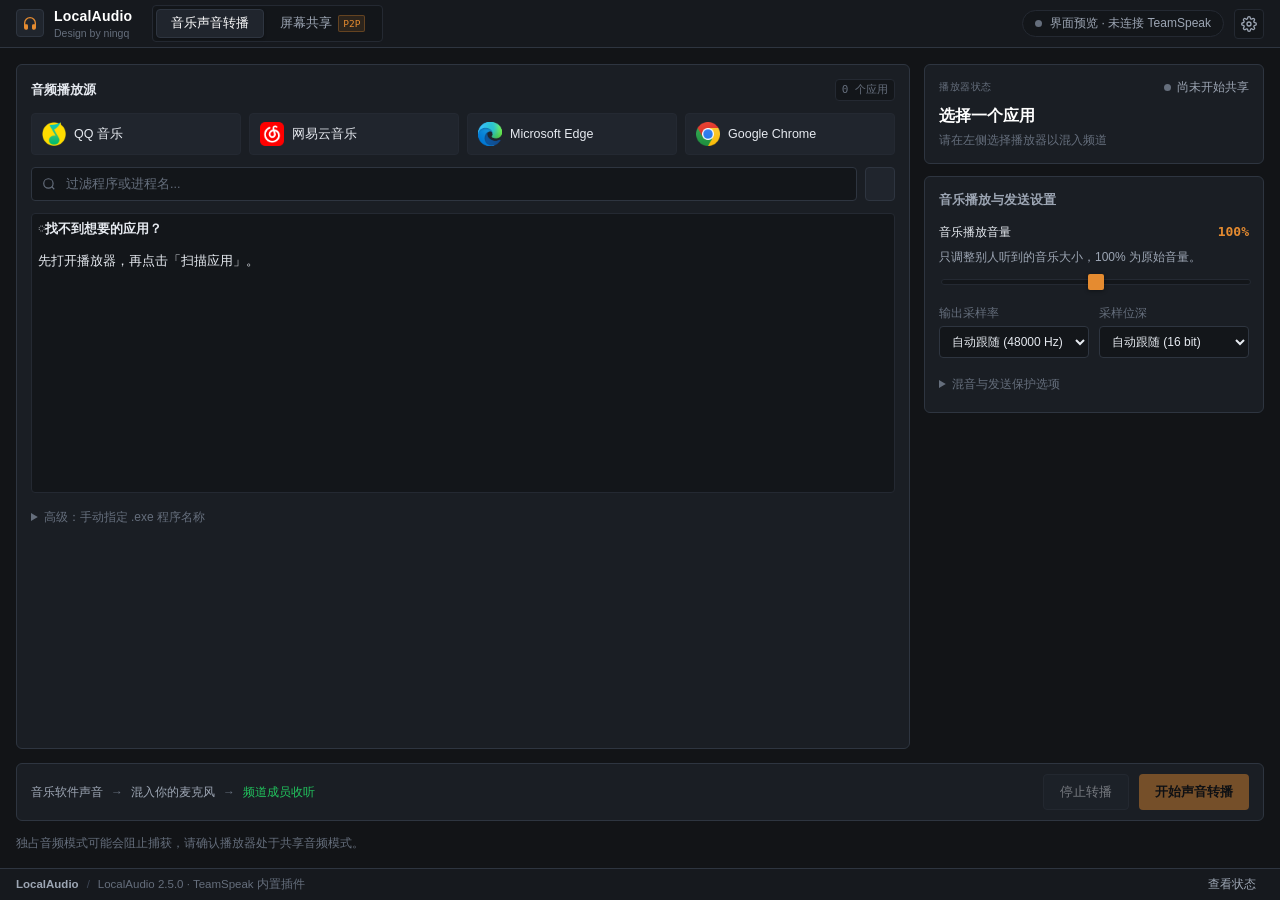
==== screen/frontend/index.html @ bee4cd1f "Add audio and screen plugin source with build tools" ====
<!doctype html>
<html lang="zh-CN">
<head>
  <meta charset="utf-8">
  <meta name="viewport" content="width=device-width,initial-scale=1">
  <meta http-equiv="Content-Security-Policy" content="default-src 'self'; script-src 'self'; style-src 'self'; img-src 'self' data:; media-src 'self' blob:; connect-src 'self'; worker-src 'self'; object-src 'none'; frame-src 'none'; base-uri 'none'; form-action 'none'">
  <title>LocalAudio · 屏幕版</title>
  <link rel="stylesheet" href="./styles.css">
  <script type="module" src="./app.js"></script>
</head>
<body>
  <div class="shell">
    <!-- 控制台顶栏 -->
    <header class="topbar">
      <div class="header-left">
        <div class="brand" aria-label="LocalAudio, Design by ningq">
          <div class="brand-icon" aria-hidden="true">
            <svg viewBox="0 0 24 24" width="16" height="16" fill="currentColor">
              <!-- 精致双通道波形/耳机音频图标 -->
              <path d="M12 3a9 9 0 0 0-9 9v7a3 3 0 0 0 3 3h1a2 2 0 0 0 2-2v-4a2 2 0 0 0-2-2H5v-2a7 7 0 0 1 14 0v2h-2a2 2 0 0 0-2 2v4a2 2 0 0 0 2 2h1a3 3 0 0 0 3-3v-7a9 9 0 0 0-9-9z"/>
            </svg>
          </div>
          <div class="brand-meta">
            <span class="brand-title">LocalAudio</span>
            <span class="brand-sub">Design by ningq</span>
          </div>
        </div>

        <nav class="tabs" role="tablist" aria-label="模式切换">
          <div class="tab-group">
            <button class="tab active" data-tab="audio" role="tab" aria-controls="audioPage" aria-selected="true">
              <span>音乐声音转播</span>
            </button>
            <button class="tab" data-tab="screen" role="tab" aria-controls="screenPage" aria-selected="false">
              <span>屏幕共享</span>
              <span class="tab-tag">P2P</span>
            </button>
          </div>
          <span class="tab-note" hidden>频道内音画共享</span>
        </nav>
      </div>

      <div class="header-right">
        <div class="context-pill" title="当前 TeamSpeak 频道连接状态">
          <span class="status-dot" id="contextDot"></span>
          <span id="contextLabel">等待客户端连接</span>
        </div>
        <button class="icon-button" id="networkButton" aria-label="网络设置" title="网络中继与 TURN 设置">
          <svg viewBox="0 0 24 24" width="16" height="16" fill="none" stroke="currentColor" stroke-width="2" stroke-linecap="round" stroke-linejoin="round">
            <circle cx="12" cy="12" r="3"/>
            <path d="M19.4 15a1.65 1.65 0 0 0 .33 1.82l.06.06a2 2 0 0 1-2.83 2.83l-.06-.06a1.65 1.65 0 0 0-1.82-.33 1.65 1.65 0 0 0-1 1.51V21a2 2 0 0 1-4 0v-.09A1.65 1.65 0 0 0 9 19.4a1.65 1.65 0 0 0-1.82.33l-.06.06a2 2 0 0 1-2.83-2.83l.06-.06a1.65 1.65 0 0 0 .33-1.82 1.65 1.65 0 0 0-1.51-1H3a2 2 0 0 1 0-4h.09A1.65 1.65 0 0 0 4.6 9a1.65 1.65 0 0 0-.33-1.82l-.06-.06a2 2 0 0 1 2.83-2.83l.06.06a1.65 1.65 0 0 0 1.82.33H9a1.65 1.65 0 0 0 1-1.51V3a2 2 0 0 1 4 0v.09a1.65 1.65 0 0 0 1 1.51 1.65 1.65 0 0 0 1.82-.33l.06-.06a2 2 0 0 1 2.83 2.83l-.06.06a1.65 1.65 0 0 0-.33 1.82V9a1.65 1.65 0 0 0 1.51 1H21a2 2 0 0 1 0 4h-.09a1.65 1.65 0 0 0-1.51 1z"/>
          </svg>
        </button>
      </div>
    </header>

    <main class="main-viewport">
      <!-- 声音共享控制区 -->
      <section class="page active" id="audioPage" role="tabpanel" aria-labelledby="audioHeading">
        <h1 id="audioHeading" class="visually-hidden">本地声音共享</h1>
        
        <div class="studio-workbench">
          <!-- 左侧：播放源选择 -->
          <div class="panel-section source-panel">
            <div class="panel-header">
              <span class="panel-title">音频播放源</span>
              <span id="appCount" class="counter-tag">尚未扫描</span>
            </div>

            <!-- 常用程序快捷预设 -->
            <div class="preset-strip" id="presets"></div>

            <!-- 过滤与扫描栏 -->
            <div class="search-bar">
              <div class="search-input-wrap">
                <svg viewBox="0 0 24 24" width="14" height="14" fill="none" stroke="currentColor" stroke-width="2">
                  <circle cx="11" cy="11" r="8"/>
                  <line x1="21" y1="21" x2="16.65" y2="16.65"/>
                </svg>
                <input id="appSearch" type="search" placeholder="过滤程序或进程名..." autocomplete="off" aria-label="搜索应用">
              </div>
              <button class="button secondary scan" id="scanButton" title="重新扫描系统正在播放声音的程序">
                
              </button>
            </div>

            <!-- 程序列表 -->
            <div class="app-list-container" id="appList" role="region" aria-label="应用列表"></div>

            <!-- 高级手动输入 -->
            <details class="manual-details">
              <summary>高级：手动指定 .exe 程序名称</summary>
              <div class="manual-box">
                <input id="targetExe" placeholder="例如：foobar2000.exe" spellcheck="false" autocomplete="off">
              </div>
            </details>
          </div>

          <!-- 右侧：通道监听与推流控制 -->
          <div class="panel-section audio-controls-panel">
            <!-- 当前选中的播放源展示 -->
            <div class="channel-monitor-card now-card">
              <div class="channel-header">
                <span class="channel-tag">播放器状态</span>
                <div class="meta-status" id="audioState">
                  <span class="status-dot"></span>
                  <span>未开始转播</span>
                </div>
              </div>
              <div class="channel-body">
                <h2 id="selectedLabel" class="target-title">选择一个应用</h2>
                <p class="mono target-exe" id="selectedExe">请在左侧选择播放器以混入频道</p>
              </div>
            </div>

            <!-- 声音参数控制面板 -->
            <div class="console-rack volume-card">
              <div class="rack-header">音乐播放与发送设置</div>
              
              <div class="fader-row volume-row">
                <div class="fader-info">
                  <span class="fader-label">音乐播放音量</span>
                  <span class="meter-readout" id="volumeValue">100<span>%</span></span>
                </div>
                <p class="fader-help">只调整别人听到的音乐大小，100% 为原始音量。</p>
                <div class="slider-wrapper">
                  <input type="range" min="0" max="200" value="100" id="volume" aria-label="共享音量">
                </div>
              </div>

              <div class="tuning-grid">
                <div class="setting-item">
                  <label for="sampleRate">输出采样率</label>
                  <select id="sampleRate" class="select-field">
                    <option value="0">自动跟随 (48000 Hz)</option>
                    <option value="44100">44100 Hz</option>
                    <option value="48000">48000 Hz</option>
                    <option value="96000">96000 Hz</option>
                  </select>
                </div>
                <div class="setting-item">
                  <label for="bitDepth">采样位深</label>
                  <select id="bitDepth" class="select-field">
                    <option value="0">自动跟随 (16 bit)</option>
                    <option value="16">16 bit</option>
                    <option value="24">24 bit</option>
                    <option value="32">32 bit</option>
                  </select>
                </div>
              </div>

              <!-- 混音与发送保护设置 -->
              <details class="advanced">
                <summary>
                  <span>混音与发送保护选项</span>
                </summary>
                <div class="options-content">
                  <label class="check">
                    <input type="checkbox" id="keepMicActive" checked>
                    <span>保留麦克风原声通道<small>音乐与个人连麦声实时混合输出</small></span>
                  </label>
                  <label class="check">
                    <input type="checkbox" id="forceSend" checked>
                    <span>持续发送混音数据<small>客户端静音不受影响</small></span>
                  </label>
                </div>
              </details>
            </div>
          </div>
        </div>

        <!-- 底部全局控制台条 -->
        <div class="console-dock action-bar">
          <div class="audio-route-flow route">
            <span class="flow-step route-icon">音乐软件声音</span>
            <span class="flow-arrow">→</span>
            <span class="flow-step route-text">混入你的麦克风</span>
            <span class="flow-arrow">→</span>
            <span class="flow-step route-dest">频道成员收听</span>
          </div>
          <div class="dock-actions action-buttons">
            <button class="btn secondary" id="audioStop" disabled>停止转播</button>
            <button class="btn primary-action" id="audioStart">
              <span>开始声音转播</span>
            </button>
          </div>
        </div>
        <p class="footnote">独占音频模式可能会阻止捕获，请确认播放器处于共享音频模式。</p>
      </section>

      <!-- 屏幕共享页面 -->
      <section class="page" id="screenPage" role="tabpanel" aria-labelledby="screenHeading" hidden>
        <h1 id="screenHeading" class="visually-hidden">屏幕共享</h1>

        <div class="screen-workbench">
          <!-- 视频监视器与指标区 -->
          <div class="stage-section">
            <div class="stage-card">
              <div class="stage-header">
                <div class="stage-status">
                  <span class="status-dot" id="screenDot"></span>
                  <span id="screenTitle">准备好你的画面</span>
                </div>
                <div class="stage-capsule mono" id="trackFormat">尚未选择来源</div>
              </div>

              <!-- 播放与捕获视口 -->
              <div class="stage-viewport" id="stage">
                <div class="viewport-placeholder" id="stagePlaceholder">
                  <div class="viewfinder-icon">
                    <svg viewBox="0 0 24 24" width="36" height="36" fill="none" stroke="currentColor" stroke-width="1.5">
                      <rect x="2" y="3" width="20" height="14" rx="2"/>
                      <line x1="8" y1="21" x2="16" y2="21"/>
                      <line x1="12" y1="17" x2="12" y2="21"/>
                    </svg>
                  </div>
                  <div class="placeholder-title">选择屏幕或应用窗口</div>
                  <div class="placeholder-sub">在右侧选择画质，点击「选择画面并开始共享」调起系统选择器</div>
                </div>
                <video id="localVideo" playsinline muted autoplay hidden aria-label="本地画面预览"></video>
                <video id="remoteVideo" playsinline controls hidden aria-label="远端共享画面"></video>
                <button id="remotePlay" class="play-overlay" hidden>
                  <span>点击开始观看画面与声音</span>
                </button>
                <span class="preview-tag" id="previewTag" hidden>本地画面预览 · 已静音</span>
              </div>

              <div class="stage-toolbar">
                <span class="state-message" id="screenState">开始共享后，同频道成员可直接观看。</span>
                <div class="stage-actions stage-controls">
                  <button class="btn-text" id="restartIce" hidden>重连网络</button>
                  <button class="btn-text" id="fullscreenButton" hidden>全屏沉浸</button>
                  <button class="btn-text danger" id="stopViewing" hidden>退出观看</button>
                </div>
              </div>
            </div>

            <!-- 网络实时指标条 -->
            <div class="telemetry-card connection-card">
              <div class="metrics-grid">
                <div class="metric-cell">
                  <span class="metric-label">传输协议</span>
                  <strong class="metric-val mono" id="metricRoute">—</strong>
                </div>
                <div class="metric-cell">
                  <span class="metric-label">画面分辨率</span>
                  <strong class="metric-val mono" id="metricVideo">—</strong>
                </div>
                <div class="metric-cell">
                  <span class="metric-label">实时码率</span>
                  <strong class="metric-val mono" id="metricBitrate">—</strong>
                </div>
                <div class="metric-cell">
                  <span class="metric-label">往返延迟</span>
                  <strong class="metric-val mono" id="metricRtt">—</strong>
                </div>
              </div>
              <div class="metrics-footer">
                <span class="status-dot" id="pcmDot"></span>
                <span id="pcmStatus">屏幕音频回声屏蔽机制已就绪</span>
                <span class="stats-note" id="statsDetail" hidden></span>
              </div>
            </div>
          </div>

          <!-- 右侧：屏幕流配置与观众权限 -->
          <div class="sidebar-section">
            <div class="console-rack share-options">
              <div class="rack-header">
                <span class="panel-title">流媒体质量</span>
              </div>
              <div class="tuning-grid">
                <div class="setting-item">
                  <label for="resolution">画质解析度</label>
                  <select id="resolution" class="select-field">
                    <option value="720">720p 流畅</option>
                    <option value="1080" selected>1080p 高清</option>
                    <option value="1440">1440p 2K超清</option>
                    <option value="original">原始屏幕分辨率</option>
                  </select>
                </div>
                <div class="setting-item">
                  <label for="frameRate">画面帧率</label>
                  <select id="frameRate" class="select-field">
                    <option value="15">15 FPS</option>
                    <option value="30" selected>30 FPS</option>
                    <option value="60">60 FPS 电竞</option>
                  </select>
                </div>
              </div>

              <div class="audio-sync-box">
                <label class="check">
                  <input type="checkbox" id="includeAudio" checked>
                  <span>同步共享系统声音<small>自动排除 TS 语音，无回声困扰</small></span>
                </label>
                
                <div class="setting-item" style="margin-top: 10px;">
                  <label for="screenAudioMode">声源采集范围</label>
                  <select id="screenAudioMode" class="select-field">
                    <option value="exclude-ts">全部系统声音 (自动屏蔽 TS 连麦)</option>
                    <option value="app">仅共享指定软件声音</option>
                  </select>
                </div>

                <div class="setting-item" id="screenAppField" hidden style="margin-top: 8px;">
                  <label for="screenAudioApp">选择采集软件</label>
                  <select id="screenAudioApp" class="select-field">
                    <option value="">请先在音乐页扫描应用</option>
                  </select>
                </div>
              </div>

              <div class="stream-trigger-area screen-action-wrap">
                <button class="btn primary-action full" id="screenStart">
                  <span>选择画面并开始共享</span>
                </button>
                <button class="btn danger full" id="screenStop" hidden>结束屏幕共享</button>
              </div>
            </div>

            <!-- 频道其他成员的共享发现 -->
            <div class="console-rack audience-card">
              <div class="rack-header">
                <span class="panel-title" id="audienceTitle">频道中的分享</span>
                <button class="btn-refresh" id="refreshHosts">
                  <svg viewBox="0 0 24 24" width="12" height="12" stroke="currentColor" fill="none" stroke-width="2">
                    <polyline points="23 4 23 10 17 10"/>
                    <path d="M20.49 15a9 9 0 1 1-2.12-9.36L23 10"/>
                  </svg>
                  <span>刷新</span>
                </button>
              </div>
              <div id="hostsList" class="hosts-list"></div>
              <div id="requestsPanel" class="requests-panel" hidden>
                <span id="requestCount" hidden>0</span>
                <div id="requestsList" hidden></div>
                <div class="subheading">正在观看 (<span id="viewerCount">0 / 4</span>)</div>
                <div id="viewersList"></div>
              </div>
            </div>
          </div>
        </div>
      </section>
    </main>

    <!-- 底部状态条 -->
    <footer class="app-footer">
      <div class="footer-left">
        <span class="brand-footnote">LocalAudio</span>
        <span class="separator">/</span>
        <span id="versionLabel">LocalAudio 2.5.0 · TeamSpeak 内置插件</span>
      </div>
      <div class="footer-right">
        <button class="btn-text" id="diagnosticButton">查看状态</button>
      </div>
    </footer>
  </div>

  <!-- 网络设置弹窗 -->
  <dialog id="networkDialog" class="studio-modal">
    <form method="dialog" id="networkForm" class="modal-form">
      <div class="modal-header">
        <div class="modal-title-group">
          <h3>网络中继与 TURN 设置</h3>
          <p>优先点对点直连；跨网络穿透失败时可在下方配置 TURN 中继。</p>
        </div>
        <button class="btn-close" value="cancel" aria-label="关闭">✕</button>
      </div>

      <div class="modal-body">
        <div class="setting-item">
          <label for="stunUrls">STUN 服务器地址 (换行分隔)</label>
          <textarea id="stunUrls" rows="2" spellcheck="false" placeholder="留空则自动使用当前 TS 服务器"></textarea>
        </div>
        <div class="setting-item">
          <label for="turnUrls">TURN 中继地址 (换行分隔)</label>
          <textarea id="turnUrls" rows="2" spellcheck="false" placeholder="留空则自动使用当前 TS 服务器"></textarea>
        </div>
        <div class="tuning-grid">
          <div class="setting-item">
            <label for="turnUsername">TURN 用户名</label>
            <input id="turnUsername" autocomplete="off" spellcheck="false">
          </div>
          <div class="setting-item">
            <label for="turnCredential">TURN 密码凭据</label>
            <input type="password" id="turnCredential" autocomplete="off">
          </div>
        </div>
        <div class="tuning-grid">
          <div class="setting-item">
            <label for="iceTransportPolicy">连接方式</label>
            <select id="iceTransportPolicy" class="select-field">
              <option value="all">优先直连 · 允许中继</option>
              <option value="relay">仅使用 TURN 中继</option>
            </select>
          </div>
          <div class="setting-item">
            <label for="maxViewers">最多观看人数</label>
            <select id="maxViewers" class="select-field">
              <option value="1">1 人</option>
              <option value="2">2 人</option>
              <option value="3">3 人</option>
              <option value="4" selected>4 人</option>
              <option value="5">5 人</option>
              <option value="6">6 人</option>
            </select>
          </div>
        </div>
      </div>

      <div class="modal-actions">
        <button class="btn secondary" value="cancel">取消</button>
        <button class="btn primary-action" value="save" id="saveNetwork">保存设置</button>
      </div>
    </form>
  </dialog>

  <!-- 诊断状态弹窗 -->
  <dialog id="diagnosticDialog" class="studio-modal">
    <div class="modal-header">
      <div class="modal-title-group">
        <h3>当前状态</h3>
      </div>
      <button class="btn-close" id="closeDiagnostic" aria-label="关闭">✕</button>
    </div>
    <div class="modal-body">
      <pre id="diagnosticText"></pre>
    </div>
  </dialog>

  <div id="toast" role="status" aria-live="polite"></div>
</body>
</html>
---- screen/frontend/styles.css ----
/* ==========================================================================
   LocalAudio · TeamSpeak Pro Audio & Screen Sharing Console
   Design System: Studio Hardware Rack (Graphite, Amber & Signal Indicators)
   Designed by ningq
   ========================================================================== */

:root {
  color-scheme: dark;
  /* 基底石墨硬件层级 */
  --bg-app: #121417;
  --bg-topbar: #16191e;
  --bg-panel: #1a1e24;
  --bg-panel-inset: #13161a;
  --bg-item: #20252d;
  --bg-item-hover: #262c36;
  --bg-item-selected: #2d3542;

  /* 结构边框：微明度细实线 */
  --border-subtle: #242932;
  --border-line: #2e3540;
  --border-highlight: #3d4655;
  --border-focus: #e58b30;

  /* 专业音频中性高对比文字 */
  --text-pure: #ffffff;
  --text-primary: #e6eaf0;
  --text-secondary: #9da6b4;
  --text-muted: #656e7c;

  /* 信号原色：硬件指示灯风格 */
  --amber: #e58b30;
  --amber-hover: #f59e0b;
  --amber-subtle: rgba(229, 139, 48, 0.12);

  --signal-green: #22c55e;
  --signal-green-subtle: rgba(34, 197, 94, 0.12);

  --danger: #ef4444;
  --danger-hover: #dc2626;

  /* 几何规范 */
  --radius-sm: 4px;
  --radius-md: 6px;
  --radius-lg: 8px;
  --radius-pill: 9999px;

  --font-sans: -apple-system, BlinkMacSystemFont, 'Segoe UI', 'PingFang SC', 'Microsoft YaHei UI', 'Noto Sans SC', sans-serif;
  --font-mono: 'JetBrains Mono', 'SF Mono', Consolas, 'Cascadia Code', monospace;
  --ease: cubic-bezier(0.16, 1, 0.3, 1);
}

* {
  box-sizing: border-box;
}

/* Shared by application lists, panels, dialogs and text fields in WebView2. */
*::-webkit-scrollbar { width: 10px; height: 10px; }
*::-webkit-scrollbar-track { background: var(--bg-panel-inset); border-radius: 6px; }
*::-webkit-scrollbar-thumb {
  background: #505a68;
  border: 2px solid var(--bg-panel-inset);
  border-radius: 6px;
  min-height: 28px;
}
*::-webkit-scrollbar-thumb:hover { background: var(--amber); }
*::-webkit-scrollbar-thumb:active { background: var(--amber-hover); }
*::-webkit-scrollbar-button { display: none; width: 0; height: 0; }
*::-webkit-scrollbar-corner { background: var(--bg-panel-inset); }
@supports not selector(::-webkit-scrollbar) {
  * { scrollbar-width: thin; scrollbar-color: #505a68 var(--bg-panel-inset); }
}
@media (forced-colors: active) {
  *::-webkit-scrollbar-thumb { background: ButtonText; }
  *::-webkit-scrollbar-track { background: Canvas; }
}

html, body {
  margin: 0;
  padding: 0;
  height: 100%;
  overflow: hidden;
  background-color: var(--bg-app);
  color: var(--text-primary);
  font-family: var(--font-sans);
  font-size: 13px;
  line-height: 1.45;
  -webkit-font-smoothing: antialiased;
  user-select: none;
}

[hidden] {
  display: none !important;
}

.visually-hidden {
  position: absolute;
  width: 1px;
  height: 1px;
  padding: 0;
  margin: -1px;
  overflow: hidden;
  clip: rect(0, 0, 0, 0);
  border: 0;
}

.mono {
  font-family: var(--font-mono);
}

button, input, select, textarea {
  font: inherit;
  color: inherit;
  outline: none;
}

button {
  cursor: pointer;
  border: none;
  background: transparent;
  transition: all 0.15s ease;
}

button:disabled {
  opacity: 0.45;
  cursor: not-allowed;
  pointer-events: none;
}

button:focus-visible, input:focus-visible, select:focus-visible, textarea:focus-visible {
  outline: 1.5px solid var(--border-focus);
  outline-offset: 1px;
}

/* 主工作区外壳 */
.shell {
  display: flex;
  flex-direction: column;
  height: 100%;
}

/* 顶栏控制台 */
.topbar {
  display: flex;
  align-items: center;
  justify-content: space-between;
  height: 48px;
  padding: 0 16px;
  background: var(--bg-topbar);
  border-bottom: 1px solid var(--border-line);
  flex-shrink: 0;
}

.header-left {
  display: flex;
  align-items: center;
  gap: 20px;
}

.brand {
  display: flex;
  align-items: center;
  gap: 10px;
}

.brand-icon {
  display: inline-flex;
  align-items: center;
  justify-content: center;
  width: 28px;
  height: 28px;
  background: var(--bg-item);
  border: 1px solid var(--border-line);
  border-radius: var(--radius-sm);
  color: var(--amber);
  flex-shrink: 0;
}

.brand-icon svg {
  display: block;
}

.brand-meta {
  display: flex;
  flex-direction: column;
}

.brand-title {
  font-size: 14px;
  font-weight: 600;
  color: var(--text-pure);
  letter-spacing: 0.2px;
}

.brand-sub {
  font-size: 10.5px;
  color: var(--text-muted);
}

/* 模式切换选项卡 */
.tabs {
  display: flex;
  align-items: center;
}

.tab-group {
  display: flex;
  background: var(--bg-panel-inset);
  padding: 3px;
  border-radius: var(--radius-sm);
  border: 1px solid var(--border-subtle);
  gap: 2px;
}

.tab {
  padding: 4px 14px;
  border-radius: var(--radius-sm);
  font-size: 12.5px;
  font-weight: 500;
  color: var(--text-secondary);
  display: inline-flex;
  align-items: center;
  gap: 6px;
}

.tab:hover {
  color: var(--text-primary);
  background: rgba(255, 255, 255, 0.04);
}

.tab.active {
  background: var(--bg-item);
  color: var(--text-pure);
  border: 1px solid var(--border-line);
  box-shadow: 0 1px 3px rgba(0, 0, 0, 0.3);
}

.tab-tag {
  font-family: var(--font-mono);
  font-size: 9.5px;
  padding: 1px 4px;
  background: var(--amber-subtle);
  color: var(--amber);
  border: 1px solid rgba(229, 139, 48, 0.3);
  border-radius: 2px;
}

/* 顶栏右侧状态 */
.header-right {
  display: flex;
  align-items: center;
  gap: 10px;
}

.context-pill {
  display: flex;
  align-items: center;
  gap: 8px;
  padding: 4px 12px;
  background: var(--bg-panel-inset);
  border: 1px solid var(--border-subtle);
  border-radius: var(--radius-pill);
  font-size: 12px;
  color: var(--text-secondary);
}

.status-dot {
  width: 7px;
  height: 7px;
  border-radius: 50%;
  background: var(--text-muted);
  flex-shrink: 0;
}

.status-dot.live {
  background: var(--signal-green);
  box-shadow: 0 0 6px rgba(34, 197, 94, 0.6);
}

.status-dot.warn {
  background: var(--amber);
}

.icon-button {
  display: inline-flex;
  align-items: center;
  justify-content: center;
  width: 30px;
  height: 30px;
  border-radius: var(--radius-sm);
  color: var(--text-secondary);
  border: 1px solid var(--border-subtle);
  background: var(--bg-panel-inset);
}

.icon-button:hover {
  color: var(--text-pure);
  background: var(--bg-item);
  border-color: var(--border-line);
}

/* 主内容视口 */
.main-viewport {
  flex: 1;
  overflow: hidden;
  position: relative;
  display: flex;
  flex-direction: column;
}

.page {
  flex: 1;
  display: flex;
  flex-direction: column;
  padding: 16px;
  gap: 14px;
  overflow-y: auto;
}

/* 工作台栅格 */
.studio-workbench {
  display: grid;
  grid-template-columns: 1fr 340px;
  gap: 14px;
  flex: 1;
  min-height: 0;
}

.panel-section {
  display: flex;
  flex-direction: column;
  gap: 12px;
  min-height: 0;
}

.source-panel {
  background: var(--bg-panel);
  border: 1px solid var(--border-line);
  border-radius: var(--radius-md);
  padding: 14px;
}

.panel-header {
  display: flex;
  align-items: center;
  justify-content: space-between;
}

.panel-title {
  font-size: 13px;
  font-weight: 600;
  color: var(--text-primary);
}

.counter-tag {
  font-family: var(--font-mono);
  font-size: 11px;
  color: var(--text-muted);
  background: var(--bg-panel-inset);
  padding: 2px 6px;
  border-radius: var(--radius-sm);
  border: 1px solid var(--border-subtle);
}

/* 常用预设横栏 */
.preset-strip {
  display: grid;
  grid-template-columns: repeat(4, 1fr);
  gap: 8px;
}

.preset {
  display: flex;
  align-items: center;
  gap: 8px;
  padding: 8px 10px;
  background: var(--bg-item);
  border: 1px solid var(--border-subtle);
  border-radius: var(--radius-sm);
  color: var(--text-primary);
  font-size: 12.5px;
  text-align: left;
}

.preset:hover {
  background: var(--bg-item-hover);
  border-color: var(--border-line);
}

.preset.selected {
  background: var(--bg-item-selected);
  border-color: var(--amber);
  color: var(--text-pure);
}

.app-icon {
  display: inline-flex;
  align-items: center;
  justify-content: center;
  width: 24px;
  height: 24px;
  flex-shrink: 0;
}
.app-icon img { width: 100%; height: 100%; object-fit: contain; }
.app-row .app-icon { width: 32px; height: 32px; }
.app-icon-unavailable { font-size: 10px; color: var(--text-secondary); }

/* 搜索与工具条 */
.search-bar {
  display: flex;
  gap: 8px;
}

.search-input-wrap {
  flex: 1;
  display: flex;
  align-items: center;
  gap: 8px;
  background: var(--bg-panel-inset);
  border: 1px solid var(--border-line);
  border-radius: var(--radius-sm);
  padding: 0 10px;
}

.search-input-wrap svg {
  color: var(--text-muted);
  flex-shrink: 0;
}

.search-input-wrap input {
  flex: 1;
  background: transparent;
  border: none;
  height: 32px;
  font-size: 12.5px;
  color: var(--text-primary);
}

.search-input-wrap input::placeholder {
  color: var(--text-muted);
}

.button.secondary.scan {
  display: inline-flex;
  align-items: center;
  gap: 6px;
  padding: 0 14px;
  height: 34px;
  background: var(--bg-item);
  border: 1px solid var(--border-line);
  border-radius: var(--radius-sm);
  color: var(--text-primary);
  font-size: 12px;
  font-weight: 500;
  white-space: nowrap;
}

.button.secondary.scan:hover {
  background: var(--bg-item-hover);
  border-color: var(--border-highlight);
}

/* 程序列表容器 */
.app-list-container {
  flex: 1;
  min-height: 140px;
  max-height: 280px;
  overflow-y: auto;
  display: flex;
  flex-direction: column;
  gap: 4px;
  background: var(--bg-panel-inset);
  border: 1px solid var(--border-subtle);
  border-radius: var(--radius-sm);
  padding: 6px;
}

.app-row {
  display: flex;
  align-items: center;
  gap: 10px;
  padding: 7px 10px;
  background: var(--bg-item);
  border: 1px solid transparent;
  border-radius: var(--radius-sm);
  text-align: left;
}

.app-row:hover {
  background: var(--bg-item-hover);
}

.app-row.selected {
  background: var(--bg-item-selected);
  border-color: var(--amber);
}

.app-copy {
  flex: 1;
  display: flex;
  flex-direction: column;
  min-width: 0;
}

.app-copy strong {
  font-size: 12.5px;
  color: var(--text-primary);
  white-space: nowrap;
  overflow: hidden;
  text-overflow: ellipsis;
}

.app-copy small {
  font-family: var(--font-mono);
  font-size: 10.5px;
  color: var(--text-muted);
}

.app-row-end {
  display: flex;
  align-items: center;
  gap: 8px;
}

.playing-label {
  display: inline-flex;
  align-items: center;
  gap: 5px;
  font-size: 11px;
  color: var(--signal-green);
  background: var(--signal-green-subtle);
  padding: 2px 6px;
  border-radius: var(--radius-sm);
}

.playing-label i {
  display: inline-block;
  width: 2.5px;
  height: 9px;
  background: currentColor;
  border-radius: 1px;
  animation: pulse 1s infinite alternate ease-in-out;
}

.playing-label i:nth-child(2) { animation-delay: 0.2s; height: 12px; }
.playing-label i:nth-child(3) { animation-delay: 0.4s; height: 7px; }

@keyframes pulse {
  0% { transform: scaleY(0.4); }
  100% { transform: scaleY(1); }
}

.select-radio {
  width: 12px;
  height: 12px;
  border-radius: 50%;
  border: 1.5px solid var(--text-muted);
  display: inline-block;
}

.app-row.selected .select-radio {
  border-color: var(--amber);
  background: var(--amber);
}

/* 高级折叠 */
.manual-details, .advanced {
  font-size: 12px;
  color: var(--text-secondary);
}

.manual-details summary, .advanced summary {
  cursor: pointer;
  padding: 4px 0;
  user-select: none;
  color: var(--text-muted);
}

.manual-details summary:hover, .advanced summary:hover {
  color: var(--text-primary);
}

.manual-box {
  margin-top: 6px;
}

.manual-box input {
  width: 100%;
  height: 32px;
  background: var(--bg-panel-inset);
  border: 1px solid var(--border-line);
  border-radius: var(--radius-sm);
  padding: 0 10px;
  font-family: var(--font-mono);
  font-size: 12px;
  color: var(--text-primary);
}

/* 右侧：调音监视与参数面板 */
.audio-controls-panel {
  display: flex;
  flex-direction: column;
  gap: 12px;
}

.channel-monitor-card {
  background: var(--bg-panel);
  border: 1px solid var(--border-line);
  border-radius: var(--radius-md);
  padding: 14px;
}

.now-card.sharing {
  border-color: var(--signal-green);
}

.channel-header {
  display: flex;
  align-items: center;
  justify-content: space-between;
  margin-bottom: 8px;
}

.channel-tag {
  font-family: var(--font-mono);
  font-size: 10px;
  letter-spacing: 0.5px;
  color: var(--text-muted);
}

.meta-status {
  display: flex;
  align-items: center;
  gap: 6px;
  font-size: 12px;
  color: var(--text-secondary);
}

.target-title {
  margin: 0 0 4px;
  font-size: 16px;
  font-weight: 600;
  color: var(--text-pure);
}

.target-exe {
  margin: 0;
  font-size: 12px;
  color: var(--text-muted);
}

/* 参数机架卡片 */
.console-rack {
  background: var(--bg-panel);
  border: 1px solid var(--border-line);
  border-radius: var(--radius-md);
  padding: 14px;
  display: flex;
  flex-direction: column;
  gap: 14px;
}

.rack-header {
  display: flex;
  align-items: center;
  justify-content: space-between;
  font-size: 12.5px;
  font-weight: 600;
  color: var(--text-secondary);
}

.fader-row {
  display: flex;
  flex-direction: column;
  gap: 6px;
}

.fader-info {
  display: flex;
  justify-content: space-between;
  align-items: center;
  font-size: 12px;
}

.meter-readout {
  font-family: var(--font-mono);
  font-size: 13px;
  font-weight: 700;
  color: var(--amber);
}

.fader-help { margin: 0; font-size: 12px; line-height: 1.5; color: var(--text-secondary); }

.slider-wrapper input[type="range"] {
  width: 100%;
  height: 6px;
  -webkit-appearance: none;
  background: var(--bg-panel-inset);
  border: 1px solid var(--border-subtle);
  border-radius: 3px;
  outline: none;
}

.slider-wrapper input[type="range"]::-webkit-slider-thumb {
  -webkit-appearance: none;
  width: 16px;
  height: 16px;
  border-radius: 2px;
  background: var(--amber);
  cursor: pointer;
  box-shadow: 0 1px 4px rgba(0, 0, 0, 0.4);
}

.tuning-grid {
  display: grid;
  grid-template-columns: 1fr 1fr;
  gap: 10px;
}

.setting-item {
  display: flex;
  flex-direction: column;
  gap: 5px;
}

.setting-item label {
  font-size: 11.5px;
  color: var(--text-muted);
}

.select-field, .setting-item select, .setting-item input {
  height: 32px;
  background: var(--bg-panel-inset);
  border: 1px solid var(--border-line);
  border-radius: var(--radius-sm);
  padding: 0 8px;
  font-size: 12px;
  color: var(--text-primary);
}

.options-content {
  display: flex;
  flex-direction: column;
  gap: 8px;
  margin-top: 8px;
  padding: 10px;
  background: var(--bg-panel-inset);
  border-radius: var(--radius-sm);
}

.check {
  display: flex;
  align-items: flex-start;
  gap: 8px;
  font-size: 12px;
  cursor: pointer;
}

.check input {
  margin-top: 2px;
}

.check span small {
  display: block;
  font-size: 11px;
  color: var(--text-muted);
}

/* 底部操作与路由条 */
.console-dock {
  display: flex;
  align-items: center;
  justify-content: space-between;
  padding: 10px 14px;
  background: var(--bg-panel);
  border: 1px solid var(--border-line);
  border-radius: var(--radius-md);
  margin-top: auto;
}

.audio-route-flow {
  display: flex;
  align-items: center;
  gap: 8px;
  font-size: 12px;
}

.flow-step {
  color: var(--text-secondary);
}

.flow-step.route-dest {
  color: var(--signal-green);
  font-weight: 500;
}

.flow-arrow {
  color: var(--text-muted);
}

.dock-actions {
  display: flex;
  align-items: center;
  gap: 10px;
}

/* 通用按钮系统 */
.btn {
  display: inline-flex;
  align-items: center;
  justify-content: center;
  gap: 6px;
  height: 36px;
  padding: 0 16px;
  border-radius: var(--radius-sm);
  font-size: 13px;
  font-weight: 500;
}

.btn.primary-action {
  background: var(--amber);
  color: #000;
  font-weight: 600;
}

.btn.primary-action:hover {
  background: var(--amber-hover);
}

.btn.secondary {
  background: var(--bg-item);
  border: 1px solid var(--border-line);
  color: var(--text-primary);
}

.btn.secondary:hover {
  background: var(--bg-item-hover);
  border-color: var(--border-highlight);
}

.btn.danger {
  background: var(--danger);
  color: #fff;
}

.btn.danger:hover {
  background: var(--danger-hover);
}

.btn-text, .btn-link {
  font-size: 12px;
  color: var(--text-secondary);
  padding: 4px 8px;
  border-radius: var(--radius-sm);
}

.btn-text:hover, .btn-link:hover {
  color: var(--text-pure);
  background: rgba(255, 255, 255, 0.05);
}

.btn-text.danger, .btn-link.danger {
  color: var(--danger);
}

.btn.full {
  width: 100%;
}

.footnote {
  margin: 0;
  font-size: 11.5px;
  color: var(--text-muted);
}

/* 屏幕共享工作台 */
.screen-workbench {
  display: grid;
  grid-template-columns: 1fr 340px;
  gap: 14px;
  flex: 1;
  min-height: 0;
}

.stage-section {
  display: flex;
  flex-direction: column;
  gap: 12px;
  min-height: 0;
}

.stage-card {
  background: var(--bg-panel);
  border: 1px solid var(--border-line);
  border-radius: var(--radius-md);
  padding: 12px;
  display: flex;
  flex-direction: column;
  gap: 10px;
}

.stage-header {
  display: flex;
  align-items: center;
  justify-content: space-between;
}

.stage-status {
  display: flex;
  align-items: center;
  gap: 8px;
  font-size: 12.5px;
  font-weight: 500;
}

.stage-capsule {
  font-size: 11px;
  padding: 2px 8px;
  border-radius: var(--radius-sm);
  background: var(--bg-panel-inset);
  border: 1px solid var(--border-subtle);
  color: var(--text-muted);
}

.stage-viewport {
  position: relative;
  background: #000;
  border: 1px solid var(--border-subtle);
  border-radius: var(--radius-sm);
  aspect-ratio: 16 / 9;
  max-height: 380px;
  display: flex;
  align-items: center;
  justify-content: center;
  overflow: hidden;
}

.stage-viewport video {
  width: 100%;
  height: 100%;
  object-fit: contain;
}

.viewport-placeholder {
  display: flex;
  flex-direction: column;
  align-items: center;
  justify-content: center;
  gap: 6px;
  color: var(--text-muted);
  text-align: center;
  padding: 20px;
}

.viewfinder-icon {
  color: var(--border-highlight);
  margin-bottom: 4px;
}

.placeholder-title {
  font-size: 14px;
  font-weight: 500;
  color: var(--text-secondary);
}

.placeholder-sub {
  font-size: 12px;
  color: var(--text-muted);
}

.play-overlay {
  position: absolute;
  padding: 10px 18px;
  background: var(--amber);
  color: #000;
  font-weight: 600;
  font-size: 13px;
  border-radius: var(--radius-sm);
  box-shadow: 0 4px 14px rgba(0, 0, 0, 0.5);
}

.preview-tag {
  position: absolute;
  top: 10px;
  left: 10px;
  background: rgba(0, 0, 0, 0.7);
  padding: 3px 8px;
  border-radius: var(--radius-sm);
  font-size: 11px;
  color: var(--text-secondary);
}

.stage-toolbar {
  display: flex;
  align-items: center;
  justify-content: space-between;
  padding: 4px 0 0;
}

.state-message {
  font-size: 12px;
  color: var(--text-muted);
}

.stage-actions {
  display: flex;
  align-items: center;
  gap: 6px;
}

/* 遥测监控面板 */
.telemetry-card {
  background: var(--bg-panel);
  border: 1px solid var(--border-line);
  border-radius: var(--radius-md);
  padding: 12px 14px;
}

.metrics-grid {
  display: grid;
  grid-template-columns: repeat(4, 1fr);
  gap: 12px;
}

.metric-cell {
  display: flex;
  flex-direction: column;
  gap: 3px;
}

.metric-label {
  font-size: 11px;
  color: var(--text-muted);
}

.metric-val {
  font-size: 14px;
  font-weight: 600;
  color: var(--text-primary);
}

.metrics-footer {
  display: flex;
  align-items: center;
  gap: 8px;
  margin-top: 10px;
  padding-top: 8px;
  border-top: 1px solid var(--border-subtle);
  font-size: 11.5px;
  color: var(--text-muted);
}

.sidebar-section {
  display: flex;
  flex-direction: column;
  gap: 12px;
}

.stream-trigger-area {
  margin-top: 4px;
}

.btn-refresh {
  display: inline-flex;
  align-items: center;
  gap: 5px;
  font-size: 11.5px;
  color: var(--text-secondary);
  padding: 2px 6px;
  border-radius: var(--radius-sm);
}

.btn-refresh:hover {
  color: var(--text-pure);
  background: var(--bg-item);
}

/* 观众与申请列表 */
.hosts-list, .requests-panel {
  display: flex;
  flex-direction: column;
  gap: 6px;
}

.host-row {
  display: flex;
  align-items: center;
  justify-content: space-between;
  padding: 8px 10px;
  background: var(--bg-panel-inset);
  border: 1px solid var(--border-subtle);
  border-radius: var(--radius-sm);
}

.host-row strong {
  font-size: 12.5px;
  color: var(--text-primary);
}

.host-row p {
  margin: 2px 0 0;
  font-size: 11px;
  color: var(--text-muted);
}

.subheading {
  font-size: 11.5px;
  font-weight: 600;
  color: var(--text-secondary);
}

.request-row, .viewer-row {
  display: flex;
  align-items: center;
  justify-content: space-between;
  padding: 6px 8px;
  background: var(--bg-panel-inset);
  border-radius: var(--radius-sm);
}

.request-buttons {
  display: flex;
  gap: 6px;
}

.request-buttons button {
  padding: 4px 8px;
  font-size: 11.5px;
  border-radius: var(--radius-sm);
}

.request-buttons .button.primary {
  background: var(--amber);
  color: #000;
}

.request-buttons .button.secondary {
  background: var(--bg-item);
  color: var(--text-primary);
}

/* 页脚 */
.app-footer {
  display: flex;
  align-items: center;
  justify-content: space-between;
  height: 32px;
  padding: 0 16px;
  background: var(--bg-topbar);
  border-top: 1px solid var(--border-line);
  font-size: 11.5px;
  color: var(--text-muted);
  flex-shrink: 0;
}

.footer-left {
  display: flex;
  align-items: center;
  gap: 8px;
}

.brand-footnote {
  font-weight: 600;
  color: var(--text-secondary);
}

.separator {
  color: var(--border-highlight);
}

/* 模态弹窗 */
.studio-modal {
  background: var(--bg-panel);
  border: 1px solid var(--border-line);
  border-radius: var(--radius-md);
  color: var(--text-primary);
  padding: 0;
  max-width: 520px;
  width: 90%;
  box-shadow: 0 16px 36px rgba(0, 0, 0, 0.6);
}

.studio-modal::backdrop {
  background: rgba(0, 0, 0, 0.65);
}

.modal-header {
  display: flex;
  align-items: center;
  justify-content: space-between;
  padding: 14px 16px;
  border-bottom: 1px solid var(--border-line);
}

.modal-title-group h3 {
  margin: 0;
  font-size: 14px;
  color: var(--text-pure);
}

.modal-title-group p {
  margin: 4px 0 0;
  font-size: 11.5px;
  color: var(--text-muted);
}

.btn-close {
  color: var(--text-muted);
  font-size: 16px;
  padding: 4px;
}

.btn-close:hover {
  color: var(--text-pure);
}

.modal-body {
  padding: 16px;
  display: flex;
  flex-direction: column;
  gap: 12px;
}

.modal-body textarea {
  width: 100%;
  background: var(--bg-panel-inset);
  border: 1px solid var(--border-line);
  border-radius: var(--radius-sm);
  padding: 6px 8px;
  font-family: var(--font-mono);
  font-size: 11.5px;
  color: var(--text-primary);
  resize: vertical;
}

.modal-actions {
  display: flex;
  justify-content: flex-end;
  gap: 10px;
  padding: 12px 16px;
  border-top: 1px solid var(--border-line);
  background: var(--bg-topbar);
}

pre#diagnosticText {
  margin: 0;
  font-family: var(--font-mono);
  font-size: 11px;
  color: var(--text-secondary);
  max-height: 300px;
  overflow-y: auto;
  white-space: pre-wrap;
}

/* Toast */
#toast {
  position: fixed;
  bottom: 42px;
  left: 50%;
  transform: translateX(-50%) translateY(20px);
  background: var(--bg-item-selected);
  border: 1px solid var(--border-highlight);
  color: var(--text-pure);
  padding: 8px 16px;
  border-radius: var(--radius-sm);
  font-size: 12px;
  box-shadow: 0 8px 24px rgba(0, 0, 0, 0.5);
  opacity: 0;
  pointer-events: none;
  transition: all 0.2s var(--ease);
  z-index: 1000;
}

#toast.show {
  opacity: 1;
  transform: translateX(-50%) translateY(0);
}

/* 响应式断点 */
@media (max-width: 820px) {
  .studio-workbench, .screen-workbench {
    grid-template-columns: 1fr;
  }
}
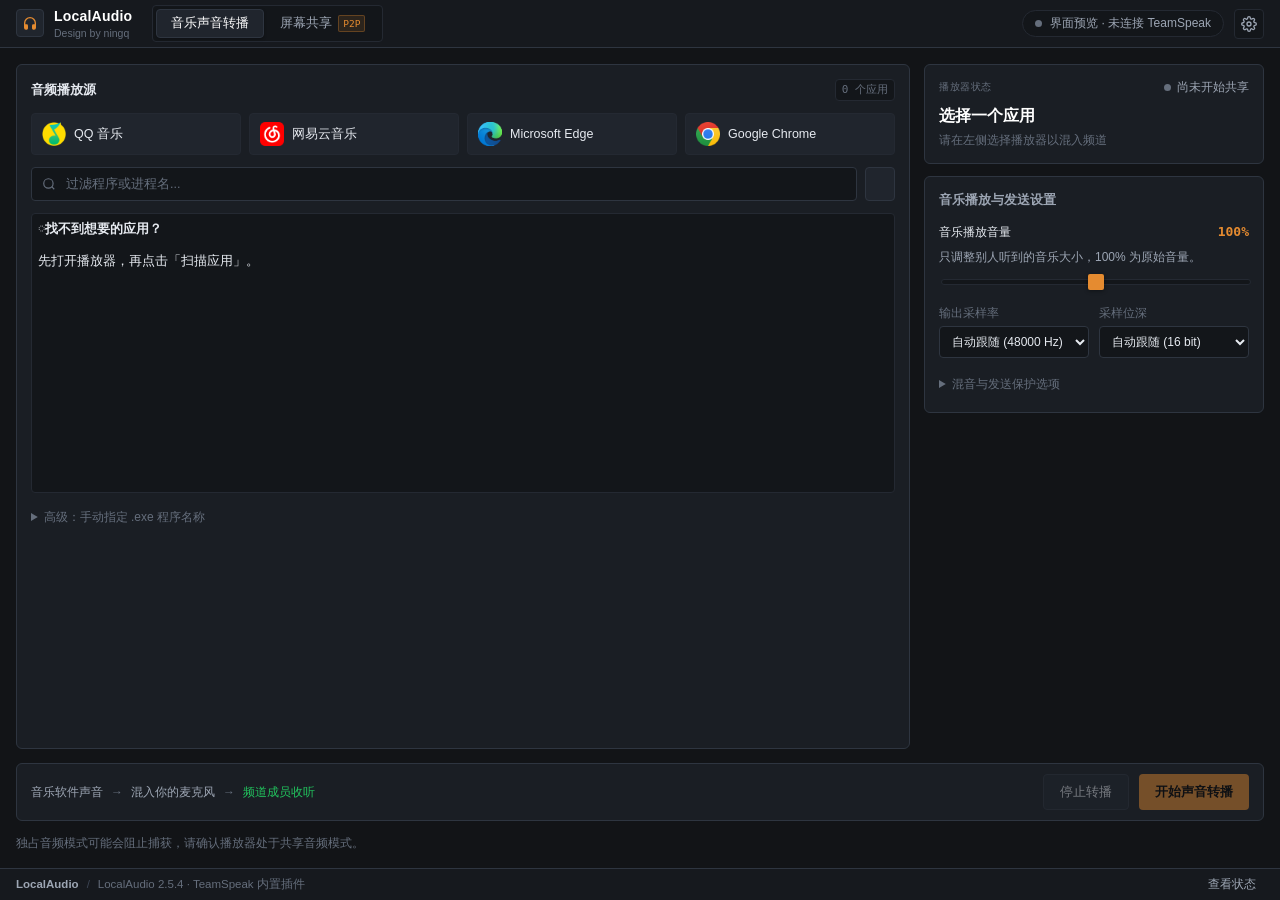
==== commit 5e07ee39: "Harden sharing authentication and relay credentials for LocalAudio 2.5.4" ====
--- a/screen/frontend/index.html
+++ b/screen/frontend/index.html
@@ -1,434 +1,434 @@
-<!doctype html>
-<html lang="zh-CN">
-<head>
-  <meta charset="utf-8">
-  <meta name="viewport" content="width=device-width,initial-scale=1">
-  <meta http-equiv="Content-Security-Policy" content="default-src 'self'; script-src 'self'; style-src 'self'; img-src 'self' data:; media-src 'self' blob:; connect-src 'self'; worker-src 'self'; object-src 'none'; frame-src 'none'; base-uri 'none'; form-action 'none'">
-  <title>LocalAudio · 屏幕版</title>
-  <link rel="stylesheet" href="./styles.css">
-  <script type="module" src="./app.js"></script>
-</head>
-<body>
-  <div class="shell">
-    <!-- 控制台顶栏 -->
-    <header class="topbar">
-      <div class="header-left">
-        <div class="brand" aria-label="LocalAudio, Design by ningq">
-          <div class="brand-icon" aria-hidden="true">
-            <svg viewBox="0 0 24 24" width="16" height="16" fill="currentColor">
-              <!-- 精致双通道波形/耳机音频图标 -->
-              <path d="M12 3a9 9 0 0 0-9 9v7a3 3 0 0 0 3 3h1a2 2 0 0 0 2-2v-4a2 2 0 0 0-2-2H5v-2a7 7 0 0 1 14 0v2h-2a2 2 0 0 0-2 2v4a2 2 0 0 0 2 2h1a3 3 0 0 0 3-3v-7a9 9 0 0 0-9-9z"/>
-            </svg>
-          </div>
-          <div class="brand-meta">
-            <span class="brand-title">LocalAudio</span>
-            <span class="brand-sub">Design by ningq</span>
-          </div>
-        </div>
-
-        <nav class="tabs" role="tablist" aria-label="模式切换">
-          <div class="tab-group">
-            <button class="tab active" data-tab="audio" role="tab" aria-controls="audioPage" aria-selected="true">
-              <span>音乐声音转播</span>
-            </button>
-            <button class="tab" data-tab="screen" role="tab" aria-controls="screenPage" aria-selected="false">
-              <span>屏幕共享</span>
-              <span class="tab-tag">P2P</span>
-            </button>
-          </div>
-          <span class="tab-note" hidden>频道内音画共享</span>
-        </nav>
-      </div>
-
-      <div class="header-right">
-        <div class="context-pill" title="当前 TeamSpeak 频道连接状态">
-          <span class="status-dot" id="contextDot"></span>
-          <span id="contextLabel">等待客户端连接</span>
-        </div>
-        <button class="icon-button" id="networkButton" aria-label="网络设置" title="网络中继与 TURN 设置">
-          <svg viewBox="0 0 24 24" width="16" height="16" fill="none" stroke="currentColor" stroke-width="2" stroke-linecap="round" stroke-linejoin="round">
-            <circle cx="12" cy="12" r="3"/>
-            <path d="M19.4 15a1.65 1.65 0 0 0 .33 1.82l.06.06a2 2 0 0 1-2.83 2.83l-.06-.06a1.65 1.65 0 0 0-1.82-.33 1.65 1.65 0 0 0-1 1.51V21a2 2 0 0 1-4 0v-.09A1.65 1.65 0 0 0 9 19.4a1.65 1.65 0 0 0-1.82.33l-.06.06a2 2 0 0 1-2.83-2.83l.06-.06a1.65 1.65 0 0 0 .33-1.82 1.65 1.65 0 0 0-1.51-1H3a2 2 0 0 1 0-4h.09A1.65 1.65 0 0 0 4.6 9a1.65 1.65 0 0 0-.33-1.82l-.06-.06a2 2 0 0 1 2.83-2.83l.06.06a1.65 1.65 0 0 0 1.82.33H9a1.65 1.65 0 0 0 1-1.51V3a2 2 0 0 1 4 0v.09a1.65 1.65 0 0 0 1 1.51 1.65 1.65 0 0 0 1.82-.33l.06-.06a2 2 0 0 1 2.83 2.83l-.06.06a1.65 1.65 0 0 0-.33 1.82V9a1.65 1.65 0 0 0 1.51 1H21a2 2 0 0 1 0 4h-.09a1.65 1.65 0 0 0-1.51 1z"/>
-          </svg>
-        </button>
-      </div>
-    </header>
-
-    <main class="main-viewport">
-      <!-- 声音共享控制区 -->
-      <section class="page active" id="audioPage" role="tabpanel" aria-labelledby="audioHeading">
-        <h1 id="audioHeading" class="visually-hidden">本地声音共享</h1>
-        
-        <div class="studio-workbench">
-          <!-- 左侧：播放源选择 -->
-          <div class="panel-section source-panel">
-            <div class="panel-header">
-              <span class="panel-title">音频播放源</span>
-              <span id="appCount" class="counter-tag">尚未扫描</span>
-            </div>
-
-            <!-- 常用程序快捷预设 -->
-            <div class="preset-strip" id="presets"></div>
-
-            <!-- 过滤与扫描栏 -->
-            <div class="search-bar">
-              <div class="search-input-wrap">
-                <svg viewBox="0 0 24 24" width="14" height="14" fill="none" stroke="currentColor" stroke-width="2">
-                  <circle cx="11" cy="11" r="8"/>
-                  <line x1="21" y1="21" x2="16.65" y2="16.65"/>
-                </svg>
-                <input id="appSearch" type="search" placeholder="过滤程序或进程名..." autocomplete="off" aria-label="搜索应用">
-              </div>
-              <button class="button secondary scan" id="scanButton" title="重新扫描系统正在播放声音的程序">
-                
-              </button>
-            </div>
-
-            <!-- 程序列表 -->
-            <div class="app-list-container" id="appList" role="region" aria-label="应用列表"></div>
-
-            <!-- 高级手动输入 -->
-            <details class="manual-details">
-              <summary>高级：手动指定 .exe 程序名称</summary>
-              <div class="manual-box">
-                <input id="targetExe" placeholder="例如：foobar2000.exe" spellcheck="false" autocomplete="off">
-              </div>
-            </details>
-          </div>
-
-          <!-- 右侧：通道监听与推流控制 -->
-          <div class="panel-section audio-controls-panel">
-            <!-- 当前选中的播放源展示 -->
-            <div class="channel-monitor-card now-card">
-              <div class="channel-header">
-                <span class="channel-tag">播放器状态</span>
-                <div class="meta-status" id="audioState">
-                  <span class="status-dot"></span>
-                  <span>未开始转播</span>
-                </div>
-              </div>
-              <div class="channel-body">
-                <h2 id="selectedLabel" class="target-title">选择一个应用</h2>
-                <p class="mono target-exe" id="selectedExe">请在左侧选择播放器以混入频道</p>
-              </div>
-            </div>
-
-            <!-- 声音参数控制面板 -->
-            <div class="console-rack volume-card">
-              <div class="rack-header">音乐播放与发送设置</div>
-              
-              <div class="fader-row volume-row">
-                <div class="fader-info">
-                  <span class="fader-label">音乐播放音量</span>
-                  <span class="meter-readout" id="volumeValue">100<span>%</span></span>
-                </div>
-                <p class="fader-help">只调整别人听到的音乐大小，100% 为原始音量。</p>
-                <div class="slider-wrapper">
-                  <input type="range" min="0" max="200" value="100" id="volume" aria-label="共享音量">
-                </div>
-              </div>
-
-              <div class="tuning-grid">
-                <div class="setting-item">
-                  <label for="sampleRate">输出采样率</label>
-                  <select id="sampleRate" class="select-field">
-                    <option value="0">自动跟随 (48000 Hz)</option>
-                    <option value="44100">44100 Hz</option>
-                    <option value="48000">48000 Hz</option>
-                    <option value="96000">96000 Hz</option>
-                  </select>
-                </div>
-                <div class="setting-item">
-                  <label for="bitDepth">采样位深</label>
-                  <select id="bitDepth" class="select-field">
-                    <option value="0">自动跟随 (16 bit)</option>
-                    <option value="16">16 bit</option>
-                    <option value="24">24 bit</option>
-                    <option value="32">32 bit</option>
-                  </select>
-                </div>
-              </div>
-
-              <!-- 混音与发送保护设置 -->
-              <details class="advanced">
-                <summary>
-                  <span>混音与发送保护选项</span>
-                </summary>
-                <div class="options-content">
-                  <label class="check">
-                    <input type="checkbox" id="keepMicActive" checked>
-                    <span>保留麦克风原声通道<small>音乐与个人连麦声实时混合输出</small></span>
-                  </label>
-                  <label class="check">
-                    <input type="checkbox" id="forceSend" checked>
-                    <span>持续发送混音数据<small>客户端静音不受影响</small></span>
-                  </label>
-                </div>
-              </details>
-            </div>
-          </div>
-        </div>
-
-        <!-- 底部全局控制台条 -->
-        <div class="console-dock action-bar">
-          <div class="audio-route-flow route">
-            <span class="flow-step route-icon">音乐软件声音</span>
-            <span class="flow-arrow">→</span>
-            <span class="flow-step route-text">混入你的麦克风</span>
-            <span class="flow-arrow">→</span>
-            <span class="flow-step route-dest">频道成员收听</span>
-          </div>
-          <div class="dock-actions action-buttons">
-            <button class="btn secondary" id="audioStop" disabled>停止转播</button>
-            <button class="btn primary-action" id="audioStart">
-              <span>开始声音转播</span>
-            </button>
-          </div>
-        </div>
-        <p class="footnote">独占音频模式可能会阻止捕获，请确认播放器处于共享音频模式。</p>
-      </section>
-
-      <!-- 屏幕共享页面 -->
-      <section class="page" id="screenPage" role="tabpanel" aria-labelledby="screenHeading" hidden>
-        <h1 id="screenHeading" class="visually-hidden">屏幕共享</h1>
-
-        <div class="screen-workbench">
-          <!-- 视频监视器与指标区 -->
-          <div class="stage-section">
-            <div class="stage-card">
-              <div class="stage-header">
-                <div class="stage-status">
-                  <span class="status-dot" id="screenDot"></span>
-                  <span id="screenTitle">准备好你的画面</span>
-                </div>
-                <div class="stage-capsule mono" id="trackFormat">尚未选择来源</div>
-              </div>
-
-              <!-- 播放与捕获视口 -->
-              <div class="stage-viewport" id="stage">
-                <div class="viewport-placeholder" id="stagePlaceholder">
-                  <div class="viewfinder-icon">
-                    <svg viewBox="0 0 24 24" width="36" height="36" fill="none" stroke="currentColor" stroke-width="1.5">
-                      <rect x="2" y="3" width="20" height="14" rx="2"/>
-                      <line x1="8" y1="21" x2="16" y2="21"/>
-                      <line x1="12" y1="17" x2="12" y2="21"/>
-                    </svg>
-                  </div>
-                  <div class="placeholder-title">选择屏幕或应用窗口</div>
-                  <div class="placeholder-sub">在右侧选择画质，点击「选择画面并开始共享」调起系统选择器</div>
-                </div>
-                <video id="localVideo" playsinline muted autoplay hidden aria-label="本地画面预览"></video>
-                <video id="remoteVideo" playsinline controls hidden aria-label="远端共享画面"></video>
-                <button id="remotePlay" class="play-overlay" hidden>
-                  <span>点击开始观看画面与声音</span>
-                </button>
-                <span class="preview-tag" id="previewTag" hidden>本地画面预览 · 已静音</span>
-              </div>
-
-              <div class="stage-toolbar">
-                <span class="state-message" id="screenState">开始共享后，同频道成员可直接观看。</span>
-                <div class="stage-actions stage-controls">
-                  <button class="btn-text" id="restartIce" hidden>重连网络</button>
-                  <button class="btn-text" id="fullscreenButton" hidden>全屏沉浸</button>
-                  <button class="btn-text danger" id="stopViewing" hidden>退出观看</button>
-                </div>
-              </div>
-            </div>
-
-            <!-- 网络实时指标条 -->
-            <div class="telemetry-card connection-card">
-              <div class="metrics-grid">
-                <div class="metric-cell">
-                  <span class="metric-label">传输协议</span>
-                  <strong class="metric-val mono" id="metricRoute">—</strong>
-                </div>
-                <div class="metric-cell">
-                  <span class="metric-label">画面分辨率</span>
-                  <strong class="metric-val mono" id="metricVideo">—</strong>
-                </div>
-                <div class="metric-cell">
-                  <span class="metric-label">实时码率</span>
-                  <strong class="metric-val mono" id="metricBitrate">—</strong>
-                </div>
-                <div class="metric-cell">
-                  <span class="metric-label">往返延迟</span>
-                  <strong class="metric-val mono" id="metricRtt">—</strong>
-                </div>
-              </div>
-              <div class="metrics-footer">
-                <span class="status-dot" id="pcmDot"></span>
-                <span id="pcmStatus">屏幕音频回声屏蔽机制已就绪</span>
-                <span class="stats-note" id="statsDetail" hidden></span>
-              </div>
-            </div>
-          </div>
-
-          <!-- 右侧：屏幕流配置与观众权限 -->
-          <div class="sidebar-section">
-            <div class="console-rack share-options">
-              <div class="rack-header">
-                <span class="panel-title">流媒体质量</span>
-              </div>
-              <div class="tuning-grid">
-                <div class="setting-item">
-                  <label for="resolution">画质解析度</label>
-                  <select id="resolution" class="select-field">
-                    <option value="720">720p 流畅</option>
-                    <option value="1080" selected>1080p 高清</option>
-                    <option value="1440">1440p 2K超清</option>
-                    <option value="original">原始屏幕分辨率</option>
-                  </select>
-                </div>
-                <div class="setting-item">
-                  <label for="frameRate">画面帧率</label>
-                  <select id="frameRate" class="select-field">
-                    <option value="15">15 FPS</option>
-                    <option value="30" selected>30 FPS</option>
-                    <option value="60">60 FPS 电竞</option>
-                  </select>
-                </div>
-              </div>
-
-              <div class="audio-sync-box">
-                <label class="check">
-                  <input type="checkbox" id="includeAudio" checked>
-                  <span>同步共享系统声音<small>自动排除 TS 语音，无回声困扰</small></span>
-                </label>
-                
-                <div class="setting-item" style="margin-top: 10px;">
-                  <label for="screenAudioMode">声源采集范围</label>
-                  <select id="screenAudioMode" class="select-field">
-                    <option value="exclude-ts">全部系统声音 (自动屏蔽 TS 连麦)</option>
-                    <option value="app">仅共享指定软件声音</option>
-                  </select>
-                </div>
-
-                <div class="setting-item" id="screenAppField" hidden style="margin-top: 8px;">
-                  <label for="screenAudioApp">选择采集软件</label>
-                  <select id="screenAudioApp" class="select-field">
-                    <option value="">请先在音乐页扫描应用</option>
-                  </select>
-                </div>
-              </div>
-
-              <div class="stream-trigger-area screen-action-wrap">
-                <button class="btn primary-action full" id="screenStart">
-                  <span>选择画面并开始共享</span>
-                </button>
-                <button class="btn danger full" id="screenStop" hidden>结束屏幕共享</button>
-              </div>
-            </div>
-
-            <!-- 频道其他成员的共享发现 -->
-            <div class="console-rack audience-card">
-              <div class="rack-header">
-                <span class="panel-title" id="audienceTitle">频道中的分享</span>
-                <button class="btn-refresh" id="refreshHosts">
-                  <svg viewBox="0 0 24 24" width="12" height="12" stroke="currentColor" fill="none" stroke-width="2">
-                    <polyline points="23 4 23 10 17 10"/>
-                    <path d="M20.49 15a9 9 0 1 1-2.12-9.36L23 10"/>
-                  </svg>
-                  <span>刷新</span>
-                </button>
-              </div>
-              <div id="hostsList" class="hosts-list"></div>
-              <div id="requestsPanel" class="requests-panel" hidden>
-                <span id="requestCount" hidden>0</span>
-                <div id="requestsList" hidden></div>
-                <div class="subheading">正在观看 (<span id="viewerCount">0 / 4</span>)</div>
-                <div id="viewersList"></div>
-              </div>
-            </div>
-          </div>
-        </div>
-      </section>
-    </main>
-
-    <!-- 底部状态条 -->
-    <footer class="app-footer">
-      <div class="footer-left">
-        <span class="brand-footnote">LocalAudio</span>
-        <span class="separator">/</span>
-        <span id="versionLabel">LocalAudio 2.5.0 · TeamSpeak 内置插件</span>
-      </div>
-      <div class="footer-right">
-        <button class="btn-text" id="diagnosticButton">查看状态</button>
-      </div>
-    </footer>
-  </div>
-
-  <!-- 网络设置弹窗 -->
-  <dialog id="networkDialog" class="studio-modal">
-    <form method="dialog" id="networkForm" class="modal-form">
-      <div class="modal-header">
-        <div class="modal-title-group">
-          <h3>网络中继与 TURN 设置</h3>
-          <p>优先点对点直连；跨网络穿透失败时可在下方配置 TURN 中继。</p>
-        </div>
-        <button class="btn-close" value="cancel" aria-label="关闭">✕</button>
-      </div>
-
-      <div class="modal-body">
-        <div class="setting-item">
-          <label for="stunUrls">STUN 服务器地址 (换行分隔)</label>
-          <textarea id="stunUrls" rows="2" spellcheck="false" placeholder="留空则自动使用当前 TS 服务器"></textarea>
-        </div>
-        <div class="setting-item">
-          <label for="turnUrls">TURN 中继地址 (换行分隔)</label>
-          <textarea id="turnUrls" rows="2" spellcheck="false" placeholder="留空则自动使用当前 TS 服务器"></textarea>
-        </div>
-        <div class="tuning-grid">
-          <div class="setting-item">
-            <label for="turnUsername">TURN 用户名</label>
-            <input id="turnUsername" autocomplete="off" spellcheck="false">
-          </div>
-          <div class="setting-item">
-            <label for="turnCredential">TURN 密码凭据</label>
-            <input type="password" id="turnCredential" autocomplete="off">
-          </div>
-        </div>
-        <div class="tuning-grid">
-          <div class="setting-item">
-            <label for="iceTransportPolicy">连接方式</label>
-            <select id="iceTransportPolicy" class="select-field">
-              <option value="all">优先直连 · 允许中继</option>
-              <option value="relay">仅使用 TURN 中继</option>
-            </select>
-          </div>
-          <div class="setting-item">
-            <label for="maxViewers">最多观看人数</label>
-            <select id="maxViewers" class="select-field">
-              <option value="1">1 人</option>
-              <option value="2">2 人</option>
-              <option value="3">3 人</option>
-              <option value="4" selected>4 人</option>
-              <option value="5">5 人</option>
-              <option value="6">6 人</option>
-            </select>
-          </div>
-        </div>
-      </div>
-
-      <div class="modal-actions">
-        <button class="btn secondary" value="cancel">取消</button>
-        <button class="btn primary-action" value="save" id="saveNetwork">保存设置</button>
-      </div>
-    </form>
-  </dialog>
-
-  <!-- 诊断状态弹窗 -->
-  <dialog id="diagnosticDialog" class="studio-modal">
-    <div class="modal-header">
-      <div class="modal-title-group">
-        <h3>当前状态</h3>
-      </div>
-      <button class="btn-close" id="closeDiagnostic" aria-label="关闭">✕</button>
-    </div>
-    <div class="modal-body">
-      <pre id="diagnosticText"></pre>
-    </div>
-  </dialog>
-
-  <div id="toast" role="status" aria-live="polite"></div>
-</body>
-</html>
+<!doctype html>
+<html lang="zh-CN">
+<head>
+  <meta charset="utf-8">
+  <meta name="viewport" content="width=device-width,initial-scale=1">
+  <meta http-equiv="Content-Security-Policy" content="default-src 'self'; script-src 'self'; style-src 'self'; img-src 'self' data:; media-src 'self' blob:; connect-src 'self'; worker-src 'self'; object-src 'none'; frame-src 'none'; base-uri 'none'; form-action 'none'">
+  <title>LocalAudio · 屏幕版</title>
+  <link rel="stylesheet" href="./styles.css">
+  <script type="module" src="./app.js"></script>
+</head>
+<body>
+  <div class="shell">
+    <!-- 控制台顶栏 -->
+    <header class="topbar">
+      <div class="header-left">
+        <div class="brand" aria-label="LocalAudio, Design by ningq">
+          <div class="brand-icon" aria-hidden="true">
+            <svg viewBox="0 0 24 24" width="16" height="16" fill="currentColor">
+              <!-- 精致双通道波形/耳机音频图标 -->
+              <path d="M12 3a9 9 0 0 0-9 9v7a3 3 0 0 0 3 3h1a2 2 0 0 0 2-2v-4a2 2 0 0 0-2-2H5v-2a7 7 0 0 1 14 0v2h-2a2 2 0 0 0-2 2v4a2 2 0 0 0 2 2h1a3 3 0 0 0 3-3v-7a9 9 0 0 0-9-9z"/>
+            </svg>
+          </div>
+          <div class="brand-meta">
+            <span class="brand-title">LocalAudio</span>
+            <span class="brand-sub">Design by ningq</span>
+          </div>
+        </div>
+
+        <nav class="tabs" role="tablist" aria-label="模式切换">
+          <div class="tab-group">
+            <button class="tab active" data-tab="audio" role="tab" aria-controls="audioPage" aria-selected="true">
+              <span>音乐声音转播</span>
+            </button>
+            <button class="tab" data-tab="screen" role="tab" aria-controls="screenPage" aria-selected="false">
+              <span>屏幕共享</span>
+              <span class="tab-tag">P2P</span>
+            </button>
+          </div>
+          <span class="tab-note" hidden>频道内音画共享</span>
+        </nav>
+      </div>
+
+      <div class="header-right">
+        <div class="context-pill" title="当前 TeamSpeak 频道连接状态">
+          <span class="status-dot" id="contextDot"></span>
+          <span id="contextLabel">等待客户端连接</span>
+        </div>
+        <button class="icon-button" id="networkButton" aria-label="网络设置" title="网络中继与 TURN 设置">
+          <svg viewBox="0 0 24 24" width="16" height="16" fill="none" stroke="currentColor" stroke-width="2" stroke-linecap="round" stroke-linejoin="round">
+            <circle cx="12" cy="12" r="3"/>
+            <path d="M19.4 15a1.65 1.65 0 0 0 .33 1.82l.06.06a2 2 0 0 1-2.83 2.83l-.06-.06a1.65 1.65 0 0 0-1.82-.33 1.65 1.65 0 0 0-1 1.51V21a2 2 0 0 1-4 0v-.09A1.65 1.65 0 0 0 9 19.4a1.65 1.65 0 0 0-1.82.33l-.06.06a2 2 0 0 1-2.83-2.83l.06-.06a1.65 1.65 0 0 0 .33-1.82 1.65 1.65 0 0 0-1.51-1H3a2 2 0 0 1 0-4h.09A1.65 1.65 0 0 0 4.6 9a1.65 1.65 0 0 0-.33-1.82l-.06-.06a2 2 0 0 1 2.83-2.83l.06.06a1.65 1.65 0 0 0 1.82.33H9a1.65 1.65 0 0 0 1-1.51V3a2 2 0 0 1 4 0v.09a1.65 1.65 0 0 0 1 1.51 1.65 1.65 0 0 0 1.82-.33l.06-.06a2 2 0 0 1 2.83 2.83l-.06.06a1.65 1.65 0 0 0-.33 1.82V9a1.65 1.65 0 0 0 1.51 1H21a2 2 0 0 1 0 4h-.09a1.65 1.65 0 0 0-1.51 1z"/>
+          </svg>
+        </button>
+      </div>
+    </header>
+
+    <main class="main-viewport">
+      <!-- 声音共享控制区 -->
+      <section class="page active" id="audioPage" role="tabpanel" aria-labelledby="audioHeading">
+        <h1 id="audioHeading" class="visually-hidden">本地声音共享</h1>
+        
+        <div class="studio-workbench">
+          <!-- 左侧：播放源选择 -->
+          <div class="panel-section source-panel">
+            <div class="panel-header">
+              <span class="panel-title">音频播放源</span>
+              <span id="appCount" class="counter-tag">尚未扫描</span>
+            </div>
+
+            <!-- 常用程序快捷预设 -->
+            <div class="preset-strip" id="presets"></div>
+
+            <!-- 过滤与扫描栏 -->
+            <div class="search-bar">
+              <div class="search-input-wrap">
+                <svg viewBox="0 0 24 24" width="14" height="14" fill="none" stroke="currentColor" stroke-width="2">
+                  <circle cx="11" cy="11" r="8"/>
+                  <line x1="21" y1="21" x2="16.65" y2="16.65"/>
+                </svg>
+                <input id="appSearch" type="search" placeholder="过滤程序或进程名..." autocomplete="off" aria-label="搜索应用">
+              </div>
+              <button class="button secondary scan" id="scanButton" title="重新扫描系统正在播放声音的程序">
+                
+              </button>
+            </div>
+
+            <!-- 程序列表 -->
+            <div class="app-list-container" id="appList" role="region" aria-label="应用列表"></div>
+
+            <!-- 高级手动输入 -->
+            <details class="manual-details">
+              <summary>高级：手动指定 .exe 程序名称</summary>
+              <div class="manual-box">
+                <input id="targetExe" placeholder="例如：foobar2000.exe" spellcheck="false" autocomplete="off">
+              </div>
+            </details>
+          </div>
+
+          <!-- 右侧：通道监听与推流控制 -->
+          <div class="panel-section audio-controls-panel">
+            <!-- 当前选中的播放源展示 -->
+            <div class="channel-monitor-card now-card">
+              <div class="channel-header">
+                <span class="channel-tag">播放器状态</span>
+                <div class="meta-status" id="audioState">
+                  <span class="status-dot"></span>
+                  <span>未开始转播</span>
+                </div>
+              </div>
+              <div class="channel-body">
+                <h2 id="selectedLabel" class="target-title">选择一个应用</h2>
+                <p class="mono target-exe" id="selectedExe">请在左侧选择播放器以混入频道</p>
+              </div>
+            </div>
+
+            <!-- 声音参数控制面板 -->
+            <div class="console-rack volume-card">
+              <div class="rack-header">音乐播放与发送设置</div>
+              
+              <div class="fader-row volume-row">
+                <div class="fader-info">
+                  <span class="fader-label">音乐播放音量</span>
+                  <span class="meter-readout" id="volumeValue">100<span>%</span></span>
+                </div>
+                <p class="fader-help">只调整别人听到的音乐大小，100% 为原始音量。</p>
+                <div class="slider-wrapper">
+                  <input type="range" min="0" max="200" value="100" id="volume" aria-label="共享音量">
+                </div>
+              </div>
+
+              <div class="tuning-grid">
+                <div class="setting-item">
+                  <label for="sampleRate">输出采样率</label>
+                  <select id="sampleRate" class="select-field">
+                    <option value="0">自动跟随 (48000 Hz)</option>
+                    <option value="44100">44100 Hz</option>
+                    <option value="48000">48000 Hz</option>
+                    <option value="96000">96000 Hz</option>
+                  </select>
+                </div>
+                <div class="setting-item">
+                  <label for="bitDepth">采样位深</label>
+                  <select id="bitDepth" class="select-field">
+                    <option value="0">自动跟随 (16 bit)</option>
+                    <option value="16">16 bit</option>
+                    <option value="24">24 bit</option>
+                    <option value="32">32 bit</option>
+                  </select>
+                </div>
+              </div>
+
+              <!-- 混音与发送保护设置 -->
+              <details class="advanced">
+                <summary>
+                  <span>混音与发送保护选项</span>
+                </summary>
+                <div class="options-content">
+                  <label class="check">
+                    <input type="checkbox" id="keepMicActive" checked>
+                    <span>保留麦克风原声通道<small>音乐与个人连麦声实时混合输出</small></span>
+                  </label>
+                  <label class="check">
+                    <input type="checkbox" id="forceSend" checked>
+                    <span>持续发送混音数据<small>客户端静音不受影响</small></span>
+                  </label>
+                </div>
+              </details>
+            </div>
+          </div>
+        </div>
+
+        <!-- 底部全局控制台条 -->
+        <div class="console-dock action-bar">
+          <div class="audio-route-flow route">
+            <span class="flow-step route-icon">音乐软件声音</span>
+            <span class="flow-arrow">→</span>
+            <span class="flow-step route-text">混入你的麦克风</span>
+            <span class="flow-arrow">→</span>
+            <span class="flow-step route-dest">频道成员收听</span>
+          </div>
+          <div class="dock-actions action-buttons">
+            <button class="btn secondary" id="audioStop" disabled>停止转播</button>
+            <button class="btn primary-action" id="audioStart">
+              <span>开始声音转播</span>
+            </button>
+          </div>
+        </div>
+        <p class="footnote">独占音频模式可能会阻止捕获，请确认播放器处于共享音频模式。</p>
+      </section>
+
+      <!-- 屏幕共享页面 -->
+      <section class="page" id="screenPage" role="tabpanel" aria-labelledby="screenHeading" hidden>
+        <h1 id="screenHeading" class="visually-hidden">屏幕共享</h1>
+
+        <div class="screen-workbench">
+          <!-- 视频监视器与指标区 -->
+          <div class="stage-section">
+            <div class="stage-card">
+              <div class="stage-header">
+                <div class="stage-status">
+                  <span class="status-dot" id="screenDot"></span>
+                  <span id="screenTitle">准备好你的画面</span>
+                </div>
+                <div class="stage-capsule mono" id="trackFormat">尚未选择来源</div>
+              </div>
+
+              <!-- 播放与捕获视口 -->
+              <div class="stage-viewport" id="stage">
+                <div class="viewport-placeholder" id="stagePlaceholder">
+                  <div class="viewfinder-icon">
+                    <svg viewBox="0 0 24 24" width="36" height="36" fill="none" stroke="currentColor" stroke-width="1.5">
+                      <rect x="2" y="3" width="20" height="14" rx="2"/>
+                      <line x1="8" y1="21" x2="16" y2="21"/>
+                      <line x1="12" y1="17" x2="12" y2="21"/>
+                    </svg>
+                  </div>
+                  <div class="placeholder-title">选择屏幕或应用窗口</div>
+                  <div class="placeholder-sub">在右侧选择画质，点击「选择画面并开始共享」调起系统选择器</div>
+                </div>
+                <video id="localVideo" playsinline muted autoplay hidden aria-label="本地画面预览"></video>
+                <video id="remoteVideo" playsinline controls hidden aria-label="远端共享画面"></video>
+                <button id="remotePlay" class="play-overlay" hidden>
+                  <span>点击开始观看画面与声音</span>
+                </button>
+                <span class="preview-tag" id="previewTag" hidden>本地画面预览 · 已静音</span>
+              </div>
+
+              <div class="stage-toolbar">
+                <span class="state-message" id="screenState">开始共享后，同频道成员可直接观看。</span>
+                <div class="stage-actions stage-controls">
+                  <button class="btn-text" id="restartIce" hidden>重连网络</button>
+                  <button class="btn-text" id="fullscreenButton" hidden>全屏沉浸</button>
+                  <button class="btn-text danger" id="stopViewing" hidden>退出观看</button>
+                </div>
+              </div>
+            </div>
+
+            <!-- 网络实时指标条 -->
+            <div class="telemetry-card connection-card">
+              <div class="metrics-grid">
+                <div class="metric-cell">
+                  <span class="metric-label">传输协议</span>
+                  <strong class="metric-val mono" id="metricRoute">—</strong>
+                </div>
+                <div class="metric-cell">
+                  <span class="metric-label">画面分辨率</span>
+                  <strong class="metric-val mono" id="metricVideo">—</strong>
+                </div>
+                <div class="metric-cell">
+                  <span class="metric-label">实时码率</span>
+                  <strong class="metric-val mono" id="metricBitrate">—</strong>
+                </div>
+                <div class="metric-cell">
+                  <span class="metric-label">往返延迟</span>
+                  <strong class="metric-val mono" id="metricRtt">—</strong>
+                </div>
+              </div>
+              <div class="metrics-footer">
+                <span class="status-dot" id="pcmDot"></span>
+                <span id="pcmStatus">屏幕音频回声屏蔽机制已就绪</span>
+                <span class="stats-note" id="statsDetail" hidden></span>
+              </div>
+            </div>
+          </div>
+
+          <!-- 右侧：屏幕流配置与观众权限 -->
+          <div class="sidebar-section">
+            <div class="console-rack share-options">
+              <div class="rack-header">
+                <span class="panel-title">流媒体质量</span>
+              </div>
+              <div class="tuning-grid">
+                <div class="setting-item">
+                  <label for="resolution">画质解析度</label>
+                  <select id="resolution" class="select-field">
+                    <option value="720">720p 流畅</option>
+                    <option value="1080" selected>1080p 高清</option>
+                    <option value="1440">1440p 2K超清</option>
+                    <option value="original">原始屏幕分辨率</option>
+                  </select>
+                </div>
+                <div class="setting-item">
+                  <label for="frameRate">画面帧率</label>
+                  <select id="frameRate" class="select-field">
+                    <option value="15">15 FPS</option>
+                    <option value="30" selected>30 FPS</option>
+                    <option value="60">60 FPS 电竞</option>
+                  </select>
+                </div>
+              </div>
+
+              <div class="audio-sync-box">
+                <label class="check">
+                  <input type="checkbox" id="includeAudio" checked>
+                  <span>同步共享系统声音<small>自动排除 TS 语音，无回声困扰</small></span>
+                </label>
+                
+                <div class="setting-item" style="margin-top: 10px;">
+                  <label for="screenAudioMode">声源采集范围</label>
+                  <select id="screenAudioMode" class="select-field">
+                    <option value="exclude-ts">全部系统声音 (自动屏蔽 TS 连麦)</option>
+                    <option value="app">仅共享指定软件声音</option>
+                  </select>
+                </div>
+
+                <div class="setting-item" id="screenAppField" hidden style="margin-top: 8px;">
+                  <label for="screenAudioApp">选择采集软件</label>
+                  <select id="screenAudioApp" class="select-field">
+                    <option value="">请先在音乐页扫描应用</option>
+                  </select>
+                </div>
+              </div>
+
+              <div class="stream-trigger-area screen-action-wrap">
+                <button class="btn primary-action full" id="screenStart">
+                  <span>选择画面并开始共享</span>
+                </button>
+                <button class="btn danger full" id="screenStop" hidden>结束屏幕共享</button>
+              </div>
+            </div>
+
+            <!-- 频道其他成员的共享发现 -->
+            <div class="console-rack audience-card">
+              <div class="rack-header">
+                <span class="panel-title" id="audienceTitle">频道中的分享</span>
+                <button class="btn-refresh" id="refreshHosts">
+                  <svg viewBox="0 0 24 24" width="12" height="12" stroke="currentColor" fill="none" stroke-width="2">
+                    <polyline points="23 4 23 10 17 10"/>
+                    <path d="M20.49 15a9 9 0 1 1-2.12-9.36L23 10"/>
+                  </svg>
+                  <span>刷新</span>
+                </button>
+              </div>
+              <div id="hostsList" class="hosts-list"></div>
+              <div id="requestsPanel" class="requests-panel" hidden>
+                <span id="requestCount" hidden>0</span>
+                <div id="requestsList" hidden></div>
+                <div class="subheading">正在观看 (<span id="viewerCount">0 / 4</span>)</div>
+                <div id="viewersList"></div>
+              </div>
+            </div>
+          </div>
+        </div>
+      </section>
+    </main>
+
+    <!-- 底部状态条 -->
+    <footer class="app-footer">
+      <div class="footer-left">
+        <span class="brand-footnote">LocalAudio</span>
+        <span class="separator">/</span>
+        <span id="versionLabel">LocalAudio 2.5.4 · TeamSpeak 内置插件</span>
+      </div>
+      <div class="footer-right">
+        <button class="btn-text" id="diagnosticButton">查看状态</button>
+      </div>
+    </footer>
+  </div>
+
+  <!-- 网络设置弹窗 -->
+  <dialog id="networkDialog" class="studio-modal">
+    <form method="dialog" id="networkForm" class="modal-form">
+      <div class="modal-header">
+        <div class="modal-title-group">
+          <h3>网络中继与 TURN 设置</h3>
+          <p>优先点对点直连；跨网络穿透失败时可在下方配置 TURN 中继。</p>
+        </div>
+        <button class="btn-close" value="cancel" aria-label="关闭">✕</button>
+      </div>
+
+      <div class="modal-body">
+        <div class="setting-item">
+          <label for="stunUrls">STUN 服务器地址 (换行分隔)</label>
+          <textarea id="stunUrls" rows="2" spellcheck="false" placeholder="留空则自动使用当前 TS 服务器"></textarea>
+        </div>
+        <div class="setting-item">
+          <label for="turnUrls">TURN 中继地址 (换行分隔)</label>
+          <textarea id="turnUrls" rows="2" spellcheck="false" placeholder="留空则自动使用当前 TS 服务器"></textarea>
+        </div>
+        <div class="tuning-grid">
+          <div class="setting-item">
+            <label for="turnUsername">TURN 用户名</label>
+            <input id="turnUsername" autocomplete="off" spellcheck="false">
+          </div>
+          <div class="setting-item">
+            <label for="turnCredential">TURN 密码凭据</label>
+            <input type="password" id="turnCredential" autocomplete="off">
+          </div>
+        </div>
+        <div class="tuning-grid">
+          <div class="setting-item">
+            <label for="iceTransportPolicy">连接方式</label>
+            <select id="iceTransportPolicy" class="select-field">
+              <option value="all">优先直连 · 允许中继</option>
+              <option value="relay">仅使用 TURN 中继</option>
+            </select>
+          </div>
+          <div class="setting-item">
+            <label for="maxViewers">最多观看人数</label>
+            <select id="maxViewers" class="select-field">
+              <option value="1">1 人</option>
+              <option value="2">2 人</option>
+              <option value="3">3 人</option>
+              <option value="4" selected>4 人</option>
+              <option value="5">5 人</option>
+              <option value="6">6 人</option>
+            </select>
+          </div>
+        </div>
+      </div>
+
+      <div class="modal-actions">
+        <button class="btn secondary" value="cancel">取消</button>
+        <button class="btn primary-action" value="save" id="saveNetwork">保存设置</button>
+      </div>
+    </form>
+  </dialog>
+
+  <!-- 诊断状态弹窗 -->
+  <dialog id="diagnosticDialog" class="studio-modal">
+    <div class="modal-header">
+      <div class="modal-title-group">
+        <h3>当前状态</h3>
+      </div>
+      <button class="btn-close" id="closeDiagnostic" aria-label="关闭">✕</button>
+    </div>
+    <div class="modal-body">
+      <pre id="diagnosticText"></pre>
+    </div>
+  </dialog>
+
+  <div id="toast" role="status" aria-live="polite"></div>
+</body>
+</html>
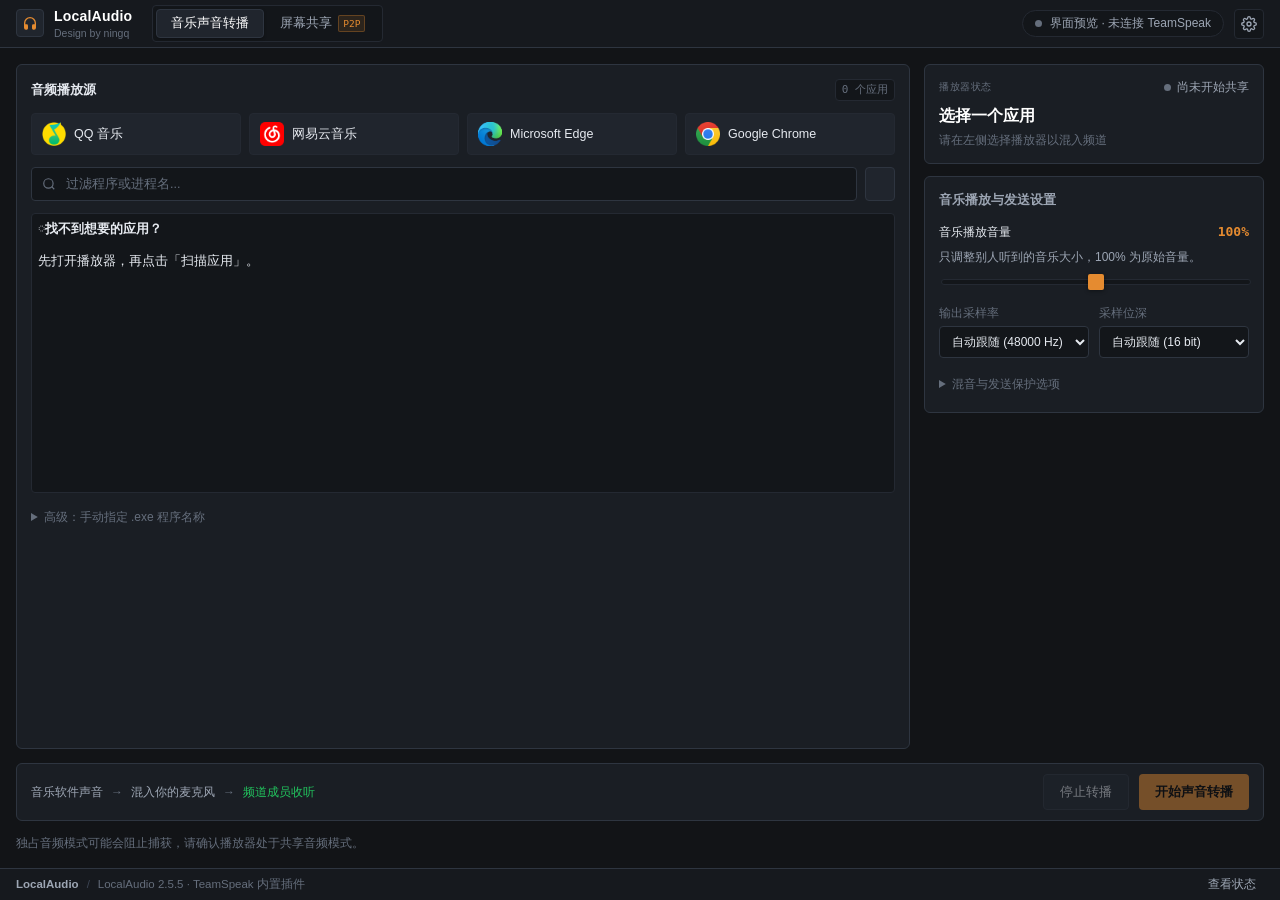
==== commit f80411d7: "Bump LocalAudio version to 2.5.5" ====
--- a/screen/frontend/index.html
+++ b/screen/frontend/index.html
@@ -349,7 +349,7 @@
       <div class="footer-left">
         <span class="brand-footnote">LocalAudio</span>
         <span class="separator">/</span>
-        <span id="versionLabel">LocalAudio 2.5.4 · TeamSpeak 内置插件</span>
+        <span id="versionLabel">LocalAudio 2.5.5 · TeamSpeak 内置插件</span>
       </div>
       <div class="footer-right">
         <button class="btn-text" id="diagnosticButton">查看状态</button>
